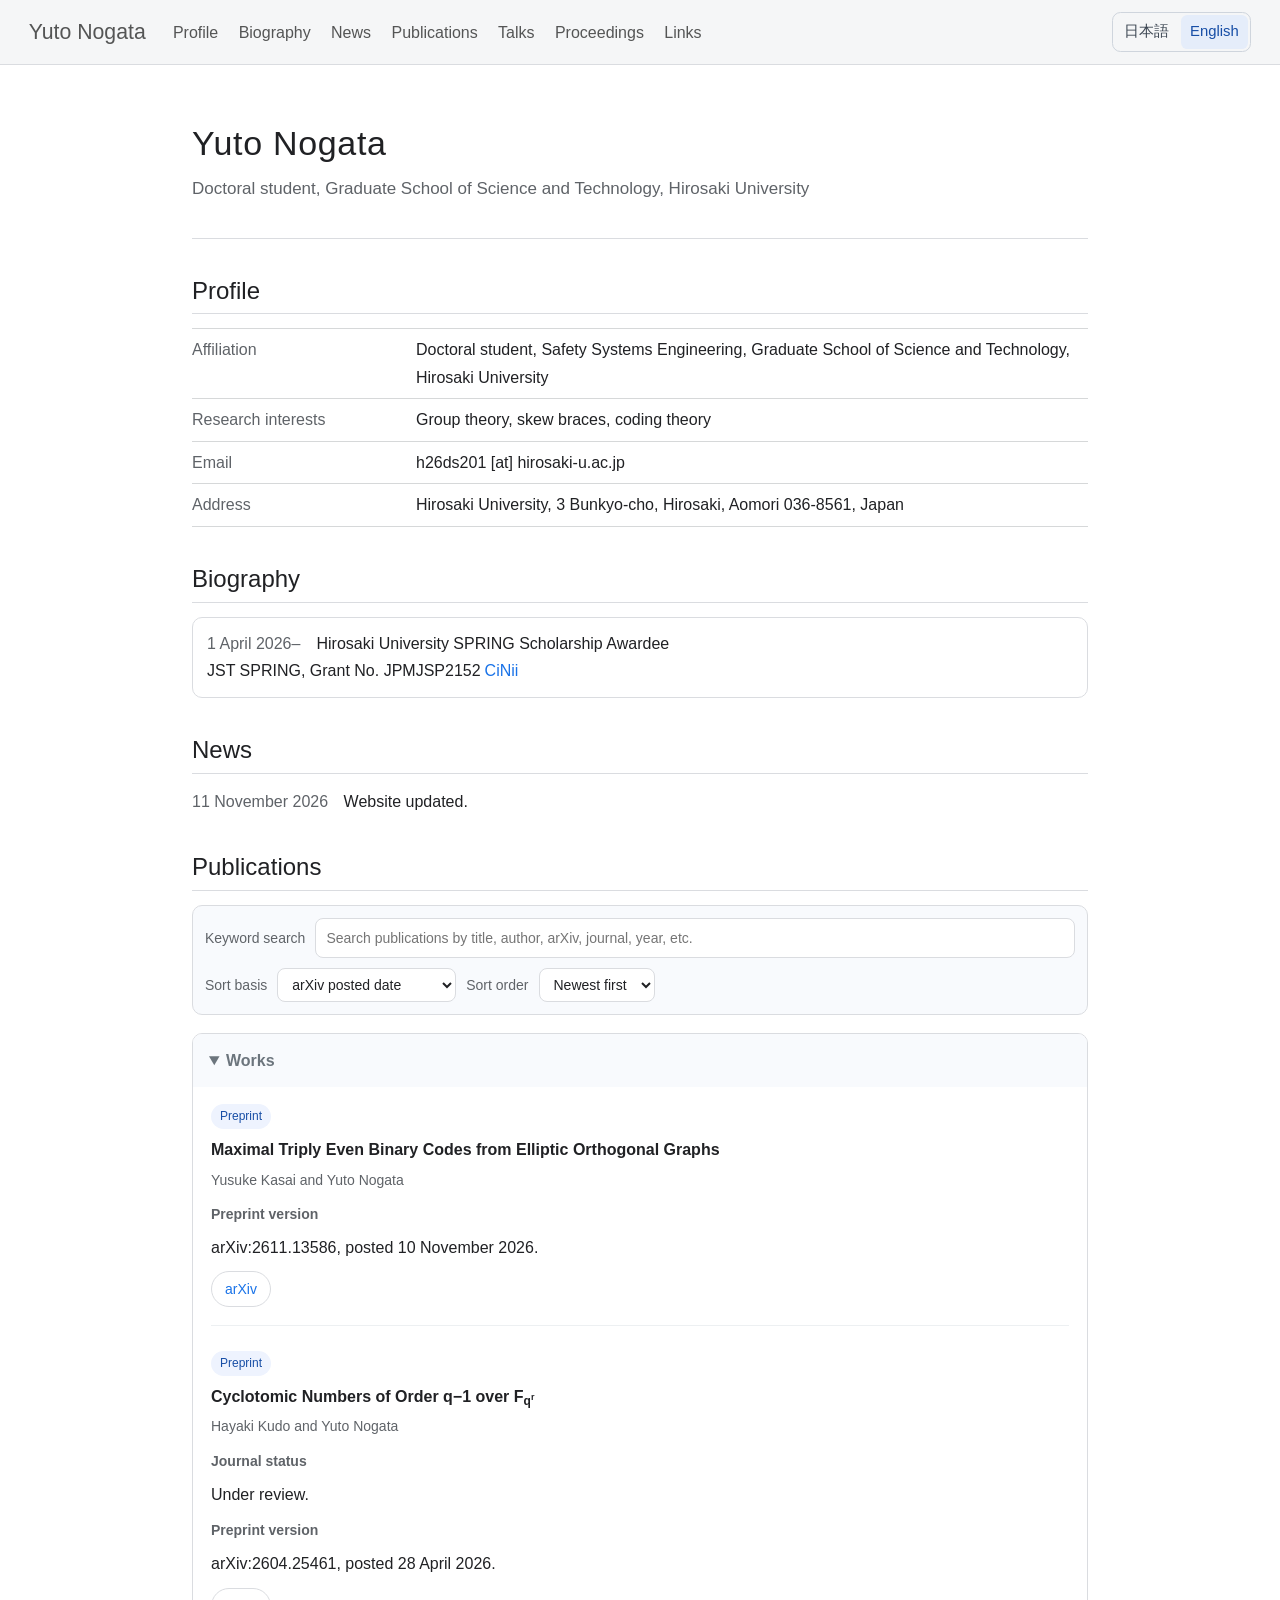
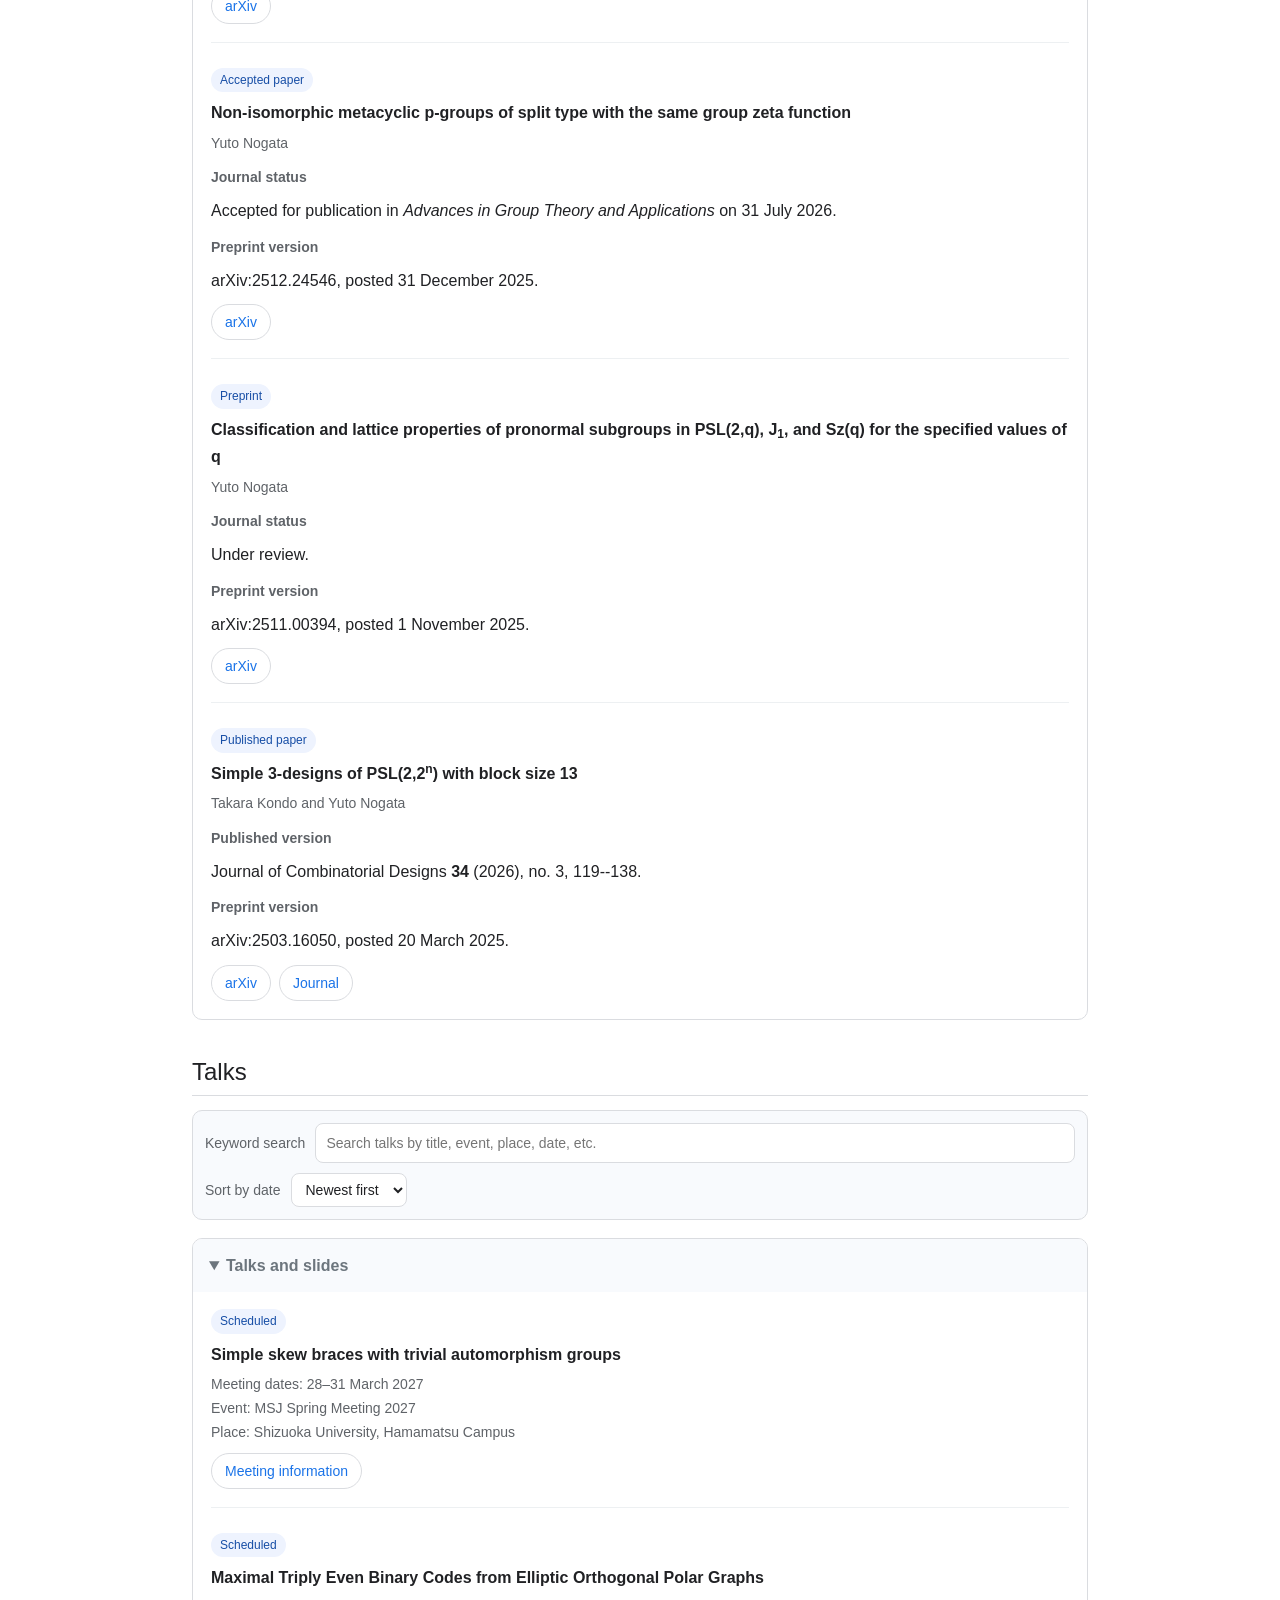
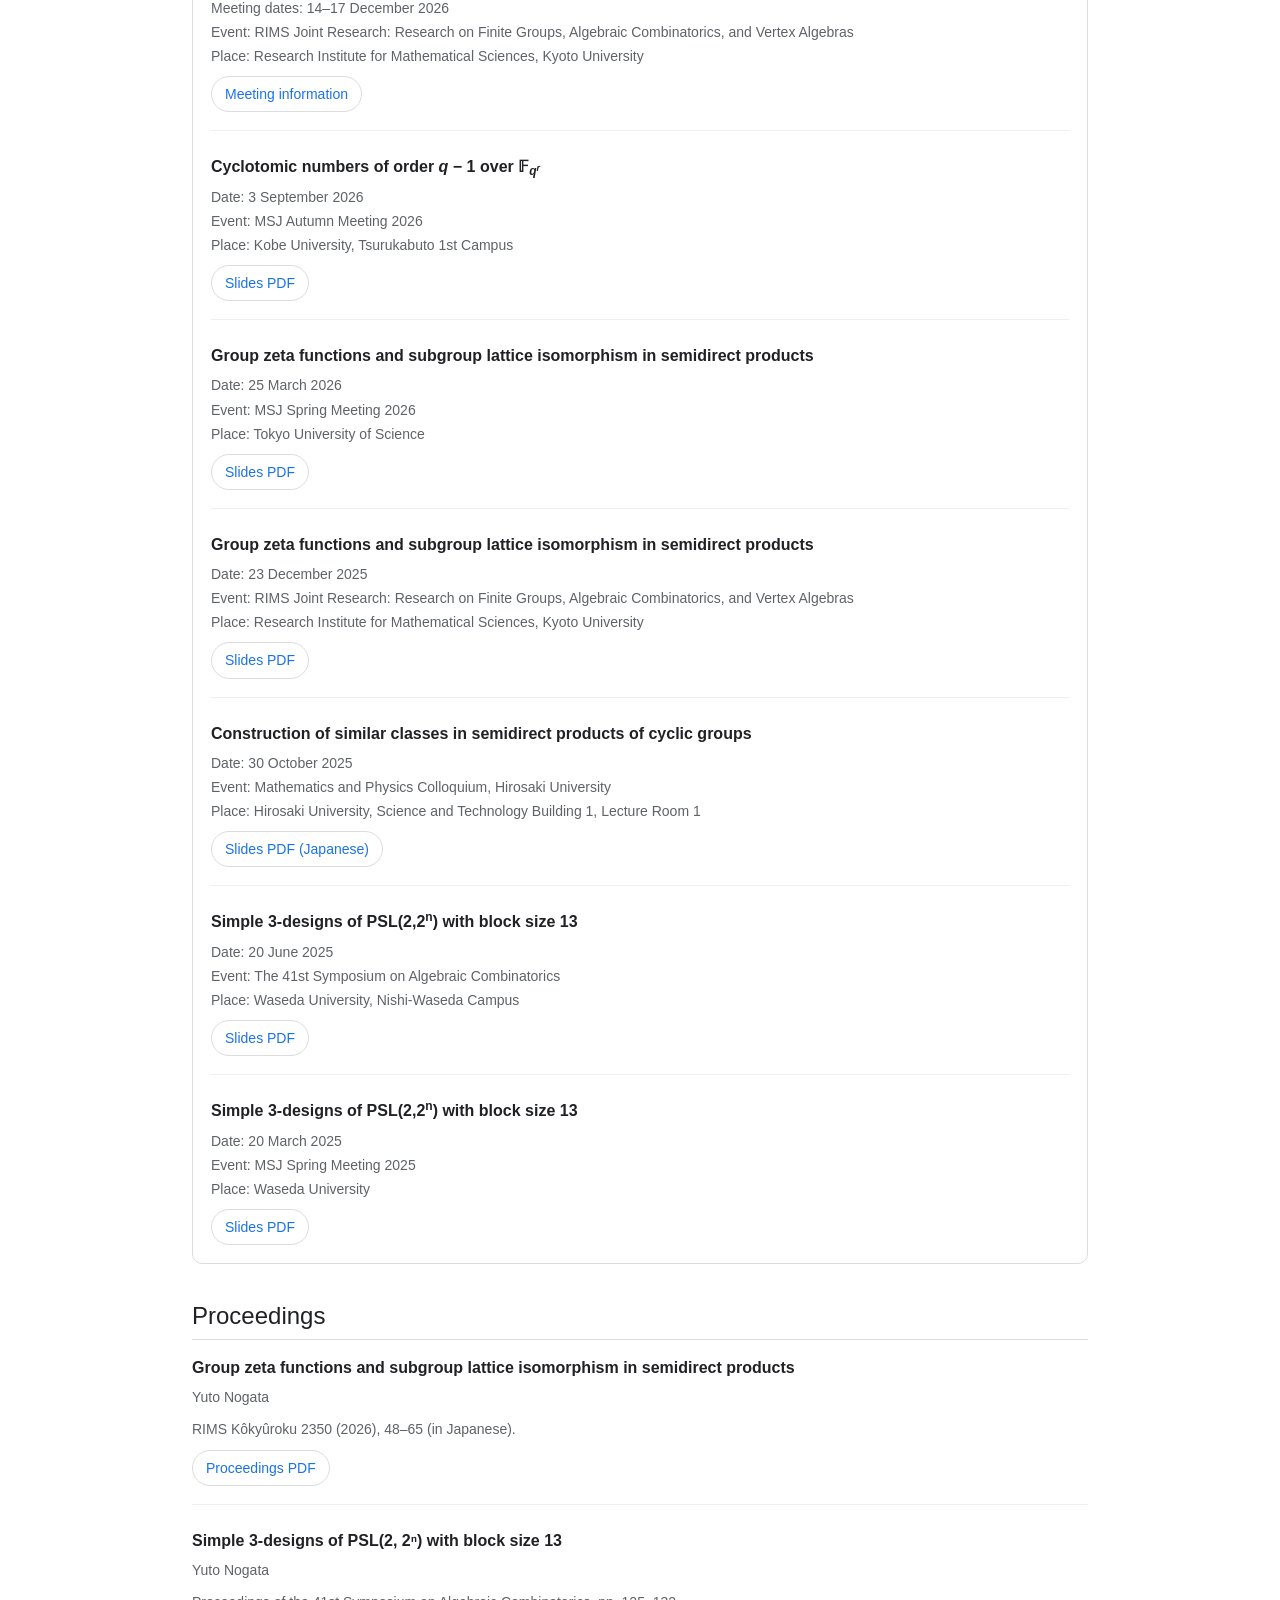
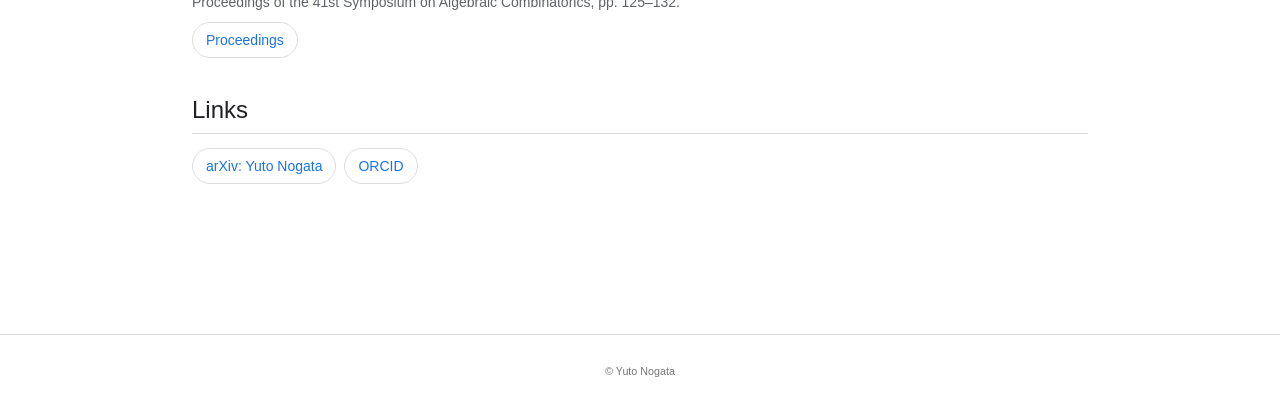
==== docs/en/index.html @ 07cd18f2 "Publish reviewed Japanese and English research pages" ====
<!DOCTYPE html>
<html xmlns="http://www.w3.org/1999/xhtml" lang="en" xml:lang="en"><head>

<meta charset="utf-8">
<meta name="generator" content="quarto-1.9.37">

<meta name="viewport" content="width=device-width, initial-scale=1.0, user-scalable=yes">

<meta name="description" content="Academic website of Yuto Nogata (野方雄斗), doctoral student at Hirosaki University. Research interests, publications, talks, and slides.">

<title>Yuto Nogata</title>
<style>
/* Default styles provided by pandoc.
** See https://pandoc.org/MANUAL.html#variables-for-html for config info.
*/
code{white-space: pre-wrap;}
span.smallcaps{font-variant: small-caps;}
div.columns{display: flex; gap: min(4vw, 1.5em);}
div.column{flex: auto; overflow-x: auto;}
div.hanging-indent{margin-left: 1.5em; text-indent: -1.5em;}
ul.task-list{list-style: none;}
ul.task-list li input[type="checkbox"] {
  width: 0.8em;
  margin: 0 0.8em 0.2em -1em; /* quarto-specific, see https://github.com/quarto-dev/quarto-cli/issues/4556 */
  vertical-align: middle;
}
</style>


<script src="../site_libs/quarto-nav/quarto-nav.js"></script>
<script src="../site_libs/clipboard/clipboard.min.js"></script>
<script src="../site_libs/quarto-html/quarto.js" type="module"></script>
<script src="../site_libs/quarto-html/tabsets/tabsets.js" type="module"></script>
<script src="../site_libs/quarto-html/popper.min.js"></script>
<script src="../site_libs/quarto-html/tippy.umd.min.js"></script>
<link href="../site_libs/quarto-html/tippy.css" rel="stylesheet">
<link href="../site_libs/quarto-html/quarto-syntax-highlighting-7f8f88aac4f3542376d5c11b86a4c14d.css" rel="stylesheet" id="quarto-text-highlighting-styles">
<script src="../site_libs/bootstrap/bootstrap.min.js"></script>
<link href="../site_libs/bootstrap/bootstrap-icons.css" rel="stylesheet">
<link href="../site_libs/bootstrap/bootstrap-ee4b2b1a3a7e1c27f3ba94d827b931d7.min.css" rel="stylesheet" append-hash="true" id="quarto-bootstrap" data-mode="light">
<script id="quarto-search-options" type="application/json">{
  "language": {
    "search-no-results-text": "No results",
    "search-matching-documents-text": "matching documents",
    "search-copy-link-title": "Copy link to search",
    "search-hide-matches-text": "Hide additional matches",
    "search-more-match-text": "more match in this document",
    "search-more-matches-text": "more matches in this document",
    "search-clear-button-title": "Clear",
    "search-text-placeholder": "",
    "search-detached-cancel-button-title": "Cancel",
    "search-submit-button-title": "Submit",
    "search-label": "Search"
  }
}</script>
<meta name="google-site-verification" content="C3BmXn-OMd5Sh2YapqBv0vzLySNkS6L0ohZnAf5njFI">
<link rel="canonical" href="https://yutonogata222.github.io/en/">
<link rel="alternate" hreflang="ja" href="https://yutonogata222.github.io/">
<link rel="alternate" hreflang="en" href="https://yutonogata222.github.io/en/">
<link rel="alternate" hreflang="x-default" href="https://yutonogata222.github.io/">


<link rel="stylesheet" href="../styles.css">
</head>

<body class="nav-fixed quarto-light">

<div id="quarto-search-results"></div>
<!-- content -->
<div id="quarto-content" class="quarto-container page-columns page-rows-contents page-layout-full">
<!-- sidebar -->
<!-- margin-sidebar -->

<!-- main -->
<main class="content column-page" id="quarto-document-content">

<header id="title-block-header" class="quarto-title-block default">
<div class="quarto-title">
<h1 class="title">Yuto Nogata</h1>
</div>

<div>
  <div class="description">
    Academic website of Yuto Nogata (野方雄斗), doctoral student at Hirosaki University. Research interests, publications, talks, and slides.
  </div>
</div>


<div class="quarto-title-meta column-page">




  </div>



</header>


<header id="quarto-header" class="fixed-top">
    <nav class="navbar navbar-expand-lg " data-bs-theme="light">
      <div class="navbar-container container-fluid">
      <div class="navbar-brand-container mx-auto">
    <a class="navbar-brand" href="#home">
    <span>Yuto Nogata</span>
    </a>
  </div>
          <button class="navbar-toggler" type="button" data-bs-toggle="collapse" data-bs-target="#navbarCollapse" aria-controls="navbarCollapse" aria-expanded="false" aria-label="Toggle navigation">
  <span class="navbar-toggler-icon"></span>
</button>
          <div class="collapse navbar-collapse" id="navbarCollapse">
            <ul class="navbar-nav navbar-nav-scroll me-auto"><li class="nav-item"><a href="#profile" class="nav-link">Profile</a></li><li class="nav-item"><a href="#biography" class="nav-link">Biography</a></li><li class="nav-item"><a href="#news" class="nav-link">News</a></li><li class="nav-item"><a href="#publications" class="nav-link">Publications</a></li><li class="nav-item"><a href="#talks" class="nav-link">Talks</a></li><li class="nav-item"><a href="#proceedings" class="nav-link">Proceedings</a></li><li class="nav-item"><a href="#links" class="nav-link">Links</a></li></ul>
          </div> <!-- /navcollapse -->
            <div class="quarto-navbar-tools" id="language-picker" role="group" aria-label="Language">
<a class="no-external" href="../" lang="ja" hreflang="ja">日本語</a><a class="no-external" href="../en/" lang="en" hreflang="en" aria-current="page">English</a></div>
      </div> <!-- /container-fluid -->
    </nav>
</header>
<div class="page">
  <header id="home">
    <h1>Yuto Nogata</h1>
    <p class="subtitle lead">Doctoral student, Graduate School of Science and Technology, Hirosaki University</p>
  </header>

  <section id="profile">
    <h2 class="anchored">Profile</h2>



<table class="profile-table caption-top table">
<colgroup>
<col style="width: 25%">
<col style="width: 75%">
</colgroup>
<tbody>
<tr class="odd">
<th data-quarto-table-cell-role="th" scope="row">Affiliation</th>
<td>Doctoral student, Safety Systems Engineering, Graduate School of Science and Technology, Hirosaki University</td>
</tr>
<tr class="even">
<th data-quarto-table-cell-role="th" scope="row">Research interests</th>
<td>Group theory, skew braces, coding theory</td>
</tr>
<tr class="odd">
<th data-quarto-table-cell-role="th" scope="row">Email</th>
<td>h26ds201 [at] hirosaki-u.ac.jp</td>
</tr>
<tr class="even">
<th data-quarto-table-cell-role="th" scope="row">Address</th>
<td>Hirosaki University, 3 Bunkyo-cho, Hirosaki, Aomori 036-8561, Japan</td>
</tr>
</tbody>
</table>


  </section>

  <section id="biography">
    <h2 class="anchored">Biography</h2>

    <div class="bio-list">
      <div class="bio-item"><span class="bio-date">1 April 2026–</span> Hirosaki University SPRING Scholarship Awardee<br>JST SPRING, Grant No. JPMJSP2152<a class="inline-link" href="https://cir.nii.ac.jp/crid/1860587273567001985" target="_blank" rel="noopener">CiNii</a>
      </div>
    </div>
  </section>

  <section id="news">
    <h2 class="anchored">News</h2>
    <ul class="news-list"><li><time datetime="2026-11-11" class="date">11 November 2026</time> Website updated.</li></ul>
  </section>

  <section id="publications">
    <h2 class="anchored">Publications</h2>

    <div class="controls">
      <div class="control-row">
        <div class="control-group search-group">
          <label for="pub-search">Keyword search</label>
          <input id="pub-search" type="search" placeholder="Search publications by title, author, arXiv, journal, year, etc.">
        </div>
      </div>

      <div class="control-row">
        <div class="control-group">
          <label for="pub-basis">Sort basis</label>
          <select id="pub-basis">
            <option value="arxiv" selected="">arXiv posted date</option>
            <option value="paper">Published version first</option>
          </select>
        </div>

        <div class="control-group">
          <label for="pub-sort">Sort order</label>
          <select id="pub-sort">
            <option value="desc" selected="">Newest first</option>
            <option value="asc">Oldest first</option>
          </select>
        </div>
      </div>
    </div>

    <details open="">
      <summary>Works</summary>
      <div class="details-body">
        <div id="publication-list">

          <div class="entry publication-entry" id="o6-paper" data-arxiv-date="2026-11-10" data-paper-date="" data-paper-status="preprint"><div class="entry-label">Preprint</div><div class="entry-title">Maximal Triply Even Binary Codes from Elliptic Orthogonal Graphs</div><div class="entry-meta">Yusuke Kasai and Yuto Nogata</div><div class="version-block"><div class="version-title">Preprint version</div><p>arXiv:2611.13586, posted 10 November 2026.</p></div><div class="links"><a href="https://arxiv.org/abs/2611.13586" target="_blank" rel="noopener" class="button">arXiv</a></div></div><div class="entry publication-entry" data-arxiv-date="2026-04-28" data-paper-date="" data-paper-status="under-review">
            <div class="entry-label">Preprint</div>
            <div class="entry-title">
              Cyclotomic Numbers of Order q−1 over F<sub>q<sup>r</sup></sub>
            </div>
            <div class="entry-meta">Hayaki Kudo and Yuto Nogata</div>

            <div class="version-block">
              <div class="version-title">Journal status</div>
              <p>Under review.</p>
            </div>

            <div class="version-block">
              <div class="version-title">Preprint version</div>
              <p>arXiv:2604.25461, posted 28 April 2026.</p>
            </div>

            <div class="links">
              <a class="button" href="https://arxiv.org/abs/2604.25461" target="_blank" rel="noopener">arXiv</a>
            </div>
          </div>

          <div class="entry publication-entry" data-arxiv-date="2025-12-31" data-paper-date="" data-paper-status="accepted">
            <div class="entry-label">Accepted paper</div>
            <div class="entry-title">
              Non-isomorphic metacyclic p-groups of split type with the same group zeta function
            </div>

            <div class="entry-meta">Yuto Nogata</div><div class="version-block">
              <div class="version-title">Journal status</div>
              <p>Accepted for publication in <em>Advances in Group Theory and Applications</em> on <time datetime="2026-07-31">31 July 2026</time>.</p>
            </div>

            <div class="version-block">
              <div class="version-title">Preprint version</div>
              <p>arXiv:2512.24546, posted 31 December 2025.</p>
            </div>

            <div class="links">
              <a class="button" href="https://arxiv.org/abs/2512.24546" target="_blank" rel="noopener">arXiv</a>
            </div>
          </div>

          <div class="entry publication-entry" data-arxiv-date="2025-11-01" data-paper-date="" data-paper-status="under-review">
            <div class="entry-label">Preprint</div>
            <div class="entry-title">
              Classification and lattice properties of pronormal subgroups in PSL(2,q), J<sub>1</sub>, and Sz(q) for the specified values of q
            </div>

            <div class="entry-meta">Yuto Nogata</div><div class="version-block">
              <div class="version-title">Journal status</div>
              <p>Under review.</p>
            </div>

            <div class="version-block">
              <div class="version-title">Preprint version</div>
              <p>arXiv:2511.00394, posted 1 November 2025.</p>
            </div>

            <div class="links">
              <a class="button" href="https://arxiv.org/abs/2511.00394" target="_blank" rel="noopener">arXiv</a>
            </div>
          </div>

          <div class="entry publication-entry" data-arxiv-date="2025-03-20" data-paper-date="2026-03-01" data-paper-status="published">
            <div class="entry-label">Published paper</div>
            <div class="entry-title">
              Simple 3-designs of PSL(2,2<sup>n</sup>) with block size 13
            </div>
            <div class="entry-meta">Takara Kondo and Yuto Nogata</div>

            <div class="version-block">
              <div class="version-title">Published version</div>
              <p>
                Journal of Combinatorial Designs <strong>34</strong> (2026), no. 3, 119--138.
              </p>
            </div>

            <div class="version-block">
              <div class="version-title">Preprint version</div>
              <p>arXiv:2503.16050, posted 20 March 2025.</p>
            </div>

            <div class="links">
              <a class="button" href="https://arxiv.org/abs/2503.16050" target="_blank" rel="noopener">arXiv</a>
              <a class="button" href="https://doi.org/10.1002/jcd.22015" target="_blank" rel="noopener">Journal</a>
            </div>
          </div>

        </div>

        <div id="pub-no-results" class="no-results">
          No matching publications were found.
        </div>
      </div>
    </details>
  </section>

  <section id="talks">
    <h2 class="anchored">Talks</h2>

    <div class="controls">
      <div class="control-row">
        <div class="control-group search-group">
          <label for="talk-search">Keyword search</label>
          <input id="talk-search" type="search" placeholder="Search talks by title, event, place, date, etc.">
        </div>
      </div>

      <div class="control-row">
        <div class="control-group">
          <label for="talk-sort">Sort by date</label>
          <select id="talk-sort">
            <option value="desc" selected="">Newest first</option>
            <option value="asc">Oldest first</option>
          </select>
        </div>
      </div>
    </div>

    <details open="">
      <summary>Talks and slides</summary>
      <div class="details-body">
        <div id="talk-list">

          <div class="entry talk-entry" data-date="2027-03-28"><div class="entry-label">Scheduled</div><div class="entry-title">Simple skew braces with trivial automorphism groups</div><div class="entry-meta">Meeting dates: 28–31 March 2027<br>Event: MSJ Spring Meeting 2027<br>Place: Shizuoka University, Hamamatsu Campus</div><div class="links"><a href="https://www.mathsoc.jp/activity/meeting/shizuoka27mar/index.html" target="_blank" rel="noopener" class="button">Meeting information</a></div></div><div class="entry talk-entry" data-date="2026-12-14"><div class="entry-label">Scheduled</div><div class="entry-title">Maximal Triply Even Binary Codes from Elliptic Orthogonal Polar Graphs</div><div class="entry-meta">Meeting dates: 14–17 December 2026<br>Event: RIMS Joint Research: Research on Finite Groups, Algebraic Combinatorics, and Vertex Algebras<br>Place: Research Institute for Mathematical Sciences, Kyoto University</div><div class="links"><a href="https://www.kurims.kyoto-u.ac.jp/kyoten/ja/workshop.html" target="_blank" rel="noopener" class="button">Meeting information</a></div></div><div class="entry talk-entry" data-date="2026-09-03"><div class="entry-title">Cyclotomic numbers of order <i>q</i> − 1 over 𝔽<sub><i>q</i><sup><i>r</i></sup></sub></div><div class="entry-meta">Date: 3 September 2026<br>Event: MSJ Autumn Meeting 2026<br>Place: Kobe University, Tsurukabuto 1st Campus</div><div class="links"><a href="https://drive.google.com/file/d/1iN84jB4-rhB31BQen5snLmo7M0BOTEcU/view?usp=sharing" target="_blank" rel="noopener" class="button">Slides PDF</a></div></div><div class="entry talk-entry" data-date="2026-03-25">
            <div class="entry-title">
              Group zeta functions and subgroup lattice isomorphism in semidirect products
            </div>
            <div class="entry-meta">Date: 25 March 2026<br>Event: MSJ Spring Meeting 2026<br>Place: Tokyo University of Science</div>
            <div class="links">
              <a class="button" href="https://drive.google.com/file/d/1ZlWr0A1enyCSnzU7_Emn1y8-ma90mIKY/view?usp=drive_link" target="_blank" rel="noopener">Slides PDF</a>
            </div>
          </div>

          <div class="entry talk-entry" data-date="2025-12-23">
            <div class="entry-title">
              Group zeta functions and subgroup lattice isomorphism in semidirect products
            </div>
            <div class="entry-meta">Date: 23 December 2025<br>Event: RIMS Joint Research: Research on Finite Groups, Algebraic Combinatorics, and Vertex Algebras<br>Place: Research Institute for Mathematical Sciences, Kyoto University</div>
            <div class="links">
              <a class="button" href="https://drive.google.com/file/d/14IVfqZM0mNBAOg7VyYWavzATDgMq6eli/view?usp=drive_link" target="_blank" rel="noopener">Slides PDF</a>
            </div>
          </div>

          <div class="entry talk-entry" data-date="2025-10-30">
            <div class="entry-title">Construction of similar classes in semidirect products of cyclic groups</div>
            <div class="entry-meta">Date: 30 October 2025<br>Event: Mathematics and Physics Colloquium, Hirosaki University<br>Place: Hirosaki University, Science and Technology Building 1, Lecture Room 1</div>
            <div class="links">
              <a class="button" href="https://drive.google.com/file/d/1Xw5sbDbltA3CZ4gvMrwbLBZQH583n-cx/view?usp=drive_link" target="_blank" rel="noopener">Slides PDF (Japanese)</a>
            </div>
          </div>

          <div class="entry talk-entry" data-date="2025-06-20">
            <div class="entry-title">
              Simple 3-designs of PSL(2,2<sup>n</sup>) with block size 13
            </div>
            <div class="entry-meta">Date: 20 June 2025<br>Event: The 41st Symposium on Algebraic Combinatorics<br>Place: Waseda University, Nishi-Waseda Campus</div>
            <div class="links">
              <a class="button" href="https://drive.google.com/file/d/11lLP874fAahGFan-s_jCopatMmtgzzlU/view?usp=drive_link" target="_blank" rel="noopener">Slides PDF</a>
            </div>
          </div>

          <div class="entry talk-entry" data-date="2025-03-20">
            <div class="entry-title">
              Simple 3-designs of PSL(2,2<sup>n</sup>) with block size 13
            </div>
            <div class="entry-meta">Date: 20 March 2025<br>Event: MSJ Spring Meeting 2025<br>Place: Waseda University</div>
            <div class="links">
              <a class="button" href="https://drive.google.com/file/d/1XzrUSHfBVubRJwOsd39JR3pTLGxRkjbM/view?usp=drive_link" target="_blank" rel="noopener">Slides PDF</a>
            </div>
          </div>

        </div>

        <div id="talk-no-results" class="no-results">
          No matching talks were found.
        </div>
      </div>
    </details>
  </section>

  <section id="proceedings"><h2>Proceedings</h2><div class="entry"><div class="entry-title">Group zeta functions and subgroup lattice isomorphism in semidirect products</div><div class="entry-meta">Yuto Nogata</div><div class="entry-meta">RIMS Kôkyûroku 2350 (2026), 48–65 (in Japanese).</div><div class="links"><a href="https://www.kurims.kyoto-u.ac.jp/~kyodo/kokyuroku/contents/pdf/2350-05.pdf" target="_blank" rel="noopener" class="button">Proceedings PDF</a></div></div><div class="entry"><div class="entry-title">Simple 3-designs of PSL(2, 2ⁿ) with block size 13</div><div class="entry-meta">Yuto Nogata</div><div class="entry-meta">Proceedings of the 41st Symposium on Algebraic Combinatorics, pp. 125–132.</div><div class="links"><a href="https://hnozaki.jimdofree.com/proceedings-symp-alg-comb/no-41/" target="_blank" rel="noopener" class="button">Proceedings</a></div></div></section><section id="links">
    <h2 class="anchored">Links</h2>
    <div class="links">
      <a class="button" href="https://arxiv.org/search/?query=Yuto+Nogata&amp;searchtype=author&amp;abstracts=show&amp;order=-announced_date_first&amp;size=50" target="_blank" rel="noopener">arXiv: Yuto Nogata</a>
      <a class="button" href="https://orcid.org/0009-0004-3781-7839" target="_blank" rel="noopener">ORCID</a>
    </div>
  </section>


</div>
<script src="../site.js"></script>



</main> <!-- /main -->
<script id="quarto-html-after-body" type="application/javascript">
  window.document.addEventListener("DOMContentLoaded", function (event) {
    const isCodeAnnotation = (el) => {
      for (const clz of el.classList) {
        if (clz.startsWith('code-annotation-')) {
          return true;
        }
      }
      return false;
    }
    const onCopySuccess = function(e) {
      // button target
      const button = e.trigger;
      // don't keep focus
      button.blur();
      // flash "checked"
      button.classList.add('code-copy-button-checked');
      var currentTitle = button.getAttribute("title");
      button.setAttribute("title", "Copied!");
      let tooltip;
      if (window.bootstrap) {
        button.setAttribute("data-bs-toggle", "tooltip");
        button.setAttribute("data-bs-placement", "left");
        button.setAttribute("data-bs-title", "Copied!");
        tooltip = new bootstrap.Tooltip(button,
          { trigger: "manual",
            customClass: "code-copy-button-tooltip",
            offset: [0, -8]});
        tooltip.show();
      }
      setTimeout(function() {
        if (tooltip) {
          tooltip.hide();
          button.removeAttribute("data-bs-title");
          button.removeAttribute("data-bs-toggle");
          button.removeAttribute("data-bs-placement");
        }
        button.setAttribute("title", currentTitle);
        button.classList.remove('code-copy-button-checked');
      }, 1000);
      // clear code selection
      e.clearSelection();
    }
    const getTextToCopy = function(trigger) {
      const outerScaffold = trigger.parentElement.cloneNode(true);
      const codeEl = outerScaffold.querySelector('code');
      for (const childEl of codeEl.children) {
        if (isCodeAnnotation(childEl)) {
          childEl.remove();
        }
      }
      return codeEl.innerText;
    }
    const clipboard = new window.ClipboardJS('.code-copy-button:not([data-in-quarto-modal])', {
      text: getTextToCopy
    });
    clipboard.on('success', onCopySuccess);
    if (window.document.getElementById('quarto-embedded-source-code-modal')) {
      const clipboardModal = new window.ClipboardJS('.code-copy-button[data-in-quarto-modal]', {
        text: getTextToCopy,
        container: window.document.getElementById('quarto-embedded-source-code-modal')
      });
      clipboardModal.on('success', onCopySuccess);
    }
      var localhostRegex = new RegExp(/^(?:http|https):\/\/localhost\:?[0-9]*\//);
      var mailtoRegex = new RegExp(/^mailto:/);
        var filterRegex = new RegExp("https:\/\/yutonogata222\.github\.io");
      var isInternal = (href) => {
          return filterRegex.test(href) || localhostRegex.test(href) || mailtoRegex.test(href);
      }
      // Inspect non-navigation links and adorn them if external
     var links = window.document.querySelectorAll('a[href]:not(.nav-link):not(.navbar-brand):not(.toc-action):not(.sidebar-link):not(.sidebar-item-toggle):not(.pagination-link):not(.no-external):not([aria-hidden]):not(.dropdown-item):not(.quarto-navigation-tool):not(.about-link)');
      for (var i=0; i<links.length; i++) {
        const link = links[i];
        if (!isInternal(link.href)) {
          // undo the damage that might have been done by quarto-nav.js in the case of
          // links that we want to consider external
          if (link.dataset.originalHref !== undefined) {
            link.href = link.dataset.originalHref;
          }
            // target, if specified
            link.setAttribute("target", "_blank");
            if (link.getAttribute("rel") === null) {
              link.setAttribute("rel", "noopener");
            }
        }
      }
    function tippyHover(el, contentFn, onTriggerFn, onUntriggerFn) {
      const config = {
        allowHTML: true,
        maxWidth: 500,
        delay: 100,
        arrow: false,
        appendTo: function(el) {
            return el.parentElement;
        },
        interactive: true,
        interactiveBorder: 10,
        theme: 'quarto',
        placement: 'bottom-start',
      };
      if (contentFn) {
        config.content = contentFn;
      }
      if (onTriggerFn) {
        config.onTrigger = onTriggerFn;
      }
      if (onUntriggerFn) {
        config.onUntrigger = onUntriggerFn;
      }
      window.tippy(el, config);
    }
    const noterefs = window.document.querySelectorAll('a[role="doc-noteref"]');
    for (var i=0; i<noterefs.length; i++) {
      const ref = noterefs[i];
      tippyHover(ref, function() {
        // use id or data attribute instead here
        let href = ref.getAttribute('data-footnote-href') || ref.getAttribute('href');
        try { href = new URL(href).hash; } catch {}
        const id = href.replace(/^#\/?/, "");
        const note = window.document.getElementById(id);
        if (note) {
          return note.innerHTML;
        } else {
          return "";
        }
      });
    }
    const xrefs = window.document.querySelectorAll('a.quarto-xref');
    const processXRef = (id, note) => {
      // Strip column container classes
      const stripColumnClz = (el) => {
        el.classList.remove("page-full", "page-columns");
        if (el.children) {
          for (const child of el.children) {
            stripColumnClz(child);
          }
        }
      }
      stripColumnClz(note)
      if (id === null || id.startsWith('sec-')) {
        // Special case sections, only their first couple elements
        const container = document.createElement("div");
        if (note.children && note.children.length > 2) {
          container.appendChild(note.children[0].cloneNode(true));
          for (let i = 1; i < note.children.length; i++) {
            const child = note.children[i];
            if (child.tagName === "P" && child.innerText === "") {
              continue;
            } else {
              container.appendChild(child.cloneNode(true));
              break;
            }
          }
          if (window.Quarto?.typesetMath) {
            window.Quarto.typesetMath(container);
          }
          return container.innerHTML
        } else {
          if (window.Quarto?.typesetMath) {
            window.Quarto.typesetMath(note);
          }
          return note.innerHTML;
        }
      } else {
        // Remove any anchor links if they are present
        const anchorLink = note.querySelector('a.anchorjs-link');
        if (anchorLink) {
          anchorLink.remove();
        }
        if (window.Quarto?.typesetMath) {
          window.Quarto.typesetMath(note);
        }
        if (note.classList.contains("callout")) {
          return note.outerHTML;
        } else {
          return note.innerHTML;
        }
      }
    }
    for (var i=0; i<xrefs.length; i++) {
      const xref = xrefs[i];
      tippyHover(xref, undefined, function(instance) {
        instance.disable();
        let url = xref.getAttribute('href');
        let hash = undefined;
        if (url.startsWith('#')) {
          hash = url;
        } else {
          try { hash = new URL(url).hash; } catch {}
        }
        if (hash) {
          const id = hash.replace(/^#\/?/, "");
          const note = window.document.getElementById(id);
          if (note !== null) {
            try {
              const html = processXRef(id, note.cloneNode(true));
              instance.setContent(html);
            } finally {
              instance.enable();
              instance.show();
            }
          } else {
            // See if we can fetch this
            fetch(url.split('#')[0])
            .then(res => res.text())
            .then(html => {
              const parser = new DOMParser();
              const htmlDoc = parser.parseFromString(html, "text/html");
              const note = htmlDoc.getElementById(id);
              if (note !== null) {
                const html = processXRef(id, note);
                instance.setContent(html);
              }
            }).finally(() => {
              instance.enable();
              instance.show();
            });
          }
        } else {
          // See if we can fetch a full url (with no hash to target)
          // This is a special case and we should probably do some content thinning / targeting
          fetch(url)
          .then(res => res.text())
          .then(html => {
            const parser = new DOMParser();
            const htmlDoc = parser.parseFromString(html, "text/html");
            const note = htmlDoc.querySelector('main.content');
            if (note !== null) {
              // This should only happen for chapter cross references
              // (since there is no id in the URL)
              // remove the first header
              if (note.children.length > 0 && note.children[0].tagName === "HEADER") {
                note.children[0].remove();
              }
              const html = processXRef(null, note);
              instance.setContent(html);
            }
          }).finally(() => {
            instance.enable();
            instance.show();
          });
        }
      }, function(instance) {
      });
    }
        let selectedAnnoteEl;
        const selectorForAnnotation = ( cell, annotation) => {
          let cellAttr = 'data-code-cell="' + cell + '"';
          let lineAttr = 'data-code-annotation="' +  annotation + '"';
          const selector = 'span[' + cellAttr + '][' + lineAttr + ']';
          return selector;
        }
        const selectCodeLines = (annoteEl) => {
          const doc = window.document;
          const targetCell = annoteEl.getAttribute("data-target-cell");
          const targetAnnotation = annoteEl.getAttribute("data-target-annotation");
          const annoteSpan = window.document.querySelector(selectorForAnnotation(targetCell, targetAnnotation));
          const lines = annoteSpan.getAttribute("data-code-lines").split(",");
          const lineIds = lines.map((line) => {
            return targetCell + "-" + line;
          })
          let top = null;
          let height = null;
          let parent = null;
          if (lineIds.length > 0) {
              //compute the position of the single el (top and bottom and make a div)
              const el = window.document.getElementById(lineIds[0]);
              top = el.offsetTop;
              height = el.offsetHeight;
              parent = el.parentElement.parentElement;
            if (lineIds.length > 1) {
              const lastEl = window.document.getElementById(lineIds[lineIds.length - 1]);
              const bottom = lastEl.offsetTop + lastEl.offsetHeight;
              height = bottom - top;
            }
            if (top !== null && height !== null && parent !== null) {
              // cook up a div (if necessary) and position it
              let div = window.document.getElementById("code-annotation-line-highlight");
              if (div === null) {
                div = window.document.createElement("div");
                div.setAttribute("id", "code-annotation-line-highlight");
                div.style.position = 'absolute';
                parent.appendChild(div);
              }
              div.style.top = top - 2 + "px";
              div.style.height = height + 4 + "px";
              div.style.left = 0;
              let gutterDiv = window.document.getElementById("code-annotation-line-highlight-gutter");
              if (gutterDiv === null) {
                gutterDiv = window.document.createElement("div");
                gutterDiv.setAttribute("id", "code-annotation-line-highlight-gutter");
                gutterDiv.style.position = 'absolute';
                const codeCell = window.document.getElementById(targetCell);
                const gutter = codeCell.querySelector('.code-annotation-gutter');
                gutter.appendChild(gutterDiv);
              }
              gutterDiv.style.top = top - 2 + "px";
              gutterDiv.style.height = height + 4 + "px";
            }
            selectedAnnoteEl = annoteEl;
          }
        };
        const unselectCodeLines = () => {
          const elementsIds = ["code-annotation-line-highlight", "code-annotation-line-highlight-gutter"];
          elementsIds.forEach((elId) => {
            const div = window.document.getElementById(elId);
            if (div) {
              div.remove();
            }
          });
          selectedAnnoteEl = undefined;
        };
          // Handle positioning of the toggle
      window.addEventListener(
        "resize",
        throttle(() => {
          elRect = undefined;
          if (selectedAnnoteEl) {
            selectCodeLines(selectedAnnoteEl);
          }
        }, 10)
      );
      function throttle(fn, ms) {
      let throttle = false;
      let timer;
        return (...args) => {
          if(!throttle) { // first call gets through
              fn.apply(this, args);
              throttle = true;
          } else { // all the others get throttled
              if(timer) clearTimeout(timer); // cancel #2
              timer = setTimeout(() => {
                fn.apply(this, args);
                timer = throttle = false;
              }, ms);
          }
        };
      }
        // Attach click handler to the DT
        const annoteDls = window.document.querySelectorAll('dt[data-target-cell]');
        for (const annoteDlNode of annoteDls) {
          annoteDlNode.addEventListener('click', (event) => {
            const clickedEl = event.target;
            if (clickedEl !== selectedAnnoteEl) {
              unselectCodeLines();
              const activeEl = window.document.querySelector('dt[data-target-cell].code-annotation-active');
              if (activeEl) {
                activeEl.classList.remove('code-annotation-active');
              }
              selectCodeLines(clickedEl);
              clickedEl.classList.add('code-annotation-active');
            } else {
              // Unselect the line
              unselectCodeLines();
              clickedEl.classList.remove('code-annotation-active');
            }
          });
        }
    const findCites = (el) => {
      const parentEl = el.parentElement;
      if (parentEl) {
        const cites = parentEl.dataset.cites;
        if (cites) {
          return {
            el,
            cites: cites.split(' ')
          };
        } else {
          return findCites(el.parentElement)
        }
      } else {
        return undefined;
      }
    };
    var bibliorefs = window.document.querySelectorAll('a[role="doc-biblioref"]');
    for (var i=0; i<bibliorefs.length; i++) {
      const ref = bibliorefs[i];
      const citeInfo = findCites(ref);
      if (citeInfo) {
        tippyHover(citeInfo.el, function() {
          var popup = window.document.createElement('div');
          citeInfo.cites.forEach(function(cite) {
            var citeDiv = window.document.createElement('div');
            citeDiv.classList.add('hanging-indent');
            citeDiv.classList.add('csl-entry');
            var biblioDiv = window.document.getElementById('ref-' + cite);
            if (biblioDiv) {
              citeDiv.innerHTML = biblioDiv.innerHTML;
            }
            popup.appendChild(citeDiv);
          });
          return popup.innerHTML;
        });
      }
    }
  });
  </script>
</div> <!-- /content -->
<footer class="footer">
  <div class="nav-footer">
    <div class="nav-footer-left">
      &nbsp;
    </div>
    <div class="nav-footer-center">
<p>© Yuto Nogata</p>
</div>
    <div class="nav-footer-right">
      &nbsp;
    </div>
  </div>
</footer>




</body></html>
---- docs/site_libs/quarto-html/tippy.css ----
.tippy-box[data-animation=fade][data-state=hidden]{opacity:0}[data-tippy-root]{max-width:calc(100vw - 10px)}.tippy-box{position:relative;background-color:#333;color:#fff;border-radius:4px;font-size:14px;line-height:1.4;white-space:normal;outline:0;transition-property:transform,visibility,opacity}.tippy-box[data-placement^=top]>.tippy-arrow{bottom:0}.tippy-box[data-placement^=top]>.tippy-arrow:before{bottom:-7px;left:0;border-width:8px 8px 0;border-top-color:initial;transform-origin:center top}.tippy-box[data-placement^=bottom]>.tippy-arrow{top:0}.tippy-box[data-placement^=bottom]>.tippy-arrow:before{top:-7px;left:0;border-width:0 8px 8px;border-bottom-color:initial;transform-origin:center bottom}.tippy-box[data-placement^=left]>.tippy-arrow{right:0}.tippy-box[data-placement^=left]>.tippy-arrow:before{border-width:8px 0 8px 8px;border-left-color:initial;right:-7px;transform-origin:center left}.tippy-box[data-placement^=right]>.tippy-arrow{left:0}.tippy-box[data-placement^=right]>.tippy-arrow:before{left:-7px;border-width:8px 8px 8px 0;border-right-color:initial;transform-origin:center right}.tippy-box[data-inertia][data-state=visible]{transition-timing-function:cubic-bezier(.54,1.5,.38,1.11)}.tippy-arrow{width:16px;height:16px;color:#333}.tippy-arrow:before{content:"";position:absolute;border-color:transparent;border-style:solid}.tippy-content{position:relative;padding:5px 9px;z-index:1}
---- docs/site_libs/quarto-html/quarto-syntax-highlighting-7f8f88aac4f3542376d5c11b86a4c14d.css ----
/* quarto syntax highlight colors */
:root {
  --quarto-hl-ot-color: #003B4F;
  --quarto-hl-at-color: #657422;
  --quarto-hl-ss-color: #20794D;
  --quarto-hl-an-color: #5E5E5E;
  --quarto-hl-fu-color: #4758AB;
  --quarto-hl-st-color: #20794D;
  --quarto-hl-cf-color: #003B4F;
  --quarto-hl-op-color: #5E5E5E;
  --quarto-hl-er-color: #AD0000;
  --quarto-hl-bn-color: #AD0000;
  --quarto-hl-al-color: #AD0000;
  --quarto-hl-va-color: #111111;
  --quarto-hl-bu-color: inherit;
  --quarto-hl-ex-color: inherit;
  --quarto-hl-pp-color: #AD0000;
  --quarto-hl-in-color: #5E5E5E;
  --quarto-hl-vs-color: #20794D;
  --quarto-hl-wa-color: #5E5E5E;
  --quarto-hl-do-color: #5E5E5E;
  --quarto-hl-im-color: #00769E;
  --quarto-hl-ch-color: #20794D;
  --quarto-hl-dt-color: #AD0000;
  --quarto-hl-fl-color: #AD0000;
  --quarto-hl-co-color: #5E5E5E;
  --quarto-hl-cv-color: #5E5E5E;
  --quarto-hl-cn-color: #8f5902;
  --quarto-hl-sc-color: #5E5E5E;
  --quarto-hl-dv-color: #AD0000;
  --quarto-hl-kw-color: #003B4F;
}

/* other quarto variables */
:root {
  --quarto-font-monospace: SFMono-Regular, Menlo, Monaco, Consolas, "Liberation Mono", "Courier New", monospace;
}

/* syntax highlight based on Pandoc's rules */
pre > code.sourceCode > span {
  color: #003B4F;
}

code.sourceCode > span {
  color: #003B4F;
}

div.sourceCode,
div.sourceCode pre.sourceCode {
  color: #003B4F;
}

/* Normal */
code span {
  color: #003B4F;
}

/* Alert */
code span.al {
  color: #AD0000;
  font-style: inherit;
}

/* Annotation */
code span.an {
  color: #5E5E5E;
  font-style: inherit;
}

/* Attribute */
code span.at {
  color: #657422;
  font-style: inherit;
}

/* BaseN */
code span.bn {
  color: #AD0000;
  font-style: inherit;
}

/* BuiltIn */
code span.bu {
  font-style: inherit;
}

/* ControlFlow */
code span.cf {
  color: #003B4F;
  font-weight: bold;
  font-style: inherit;
}

/* Char */
code span.ch {
  color: #20794D;
  font-style: inherit;
}

/* Constant */
code span.cn {
  color: #8f5902;
  font-style: inherit;
}

/* Comment */
code span.co {
  color: #5E5E5E;
  font-style: inherit;
}

/* CommentVar */
code span.cv {
  color: #5E5E5E;
  font-style: italic;
}

/* Documentation */
code span.do {
  color: #5E5E5E;
  font-style: italic;
}

/* DataType */
code span.dt {
  color: #AD0000;
  font-style: inherit;
}

/* DecVal */
code span.dv {
  color: #AD0000;
  font-style: inherit;
}

/* Error */
code span.er {
  color: #AD0000;
  font-style: inherit;
}

/* Extension */
code span.ex {
  font-style: inherit;
}

/* Float */
code span.fl {
  color: #AD0000;
  font-style: inherit;
}

/* Function */
code span.fu {
  color: #4758AB;
  font-style: inherit;
}

/* Import */
code span.im {
  color: #00769E;
  font-style: inherit;
}

/* Information */
code span.in {
  color: #5E5E5E;
  font-style: inherit;
}

/* Keyword */
code span.kw {
  color: #003B4F;
  font-weight: bold;
  font-style: inherit;
}

/* Operator */
code span.op {
  color: #5E5E5E;
  font-style: inherit;
}

/* Other */
code span.ot {
  color: #003B4F;
  font-style: inherit;
}

/* Preprocessor */
code span.pp {
  color: #AD0000;
  font-style: inherit;
}

/* SpecialChar */
code span.sc {
  color: #5E5E5E;
  font-style: inherit;
}

/* SpecialString */
code span.ss {
  color: #20794D;
  font-style: inherit;
}

/* String */
code span.st {
  color: #20794D;
  font-style: inherit;
}

/* Variable */
code span.va {
  color: #111111;
  font-style: inherit;
}

/* VerbatimString */
code span.vs {
  color: #20794D;
  font-style: inherit;
}

/* Warning */
code span.wa {
  color: #5E5E5E;
  font-style: italic;
}

.prevent-inlining {
  content: "</";
}

/*# sourceMappingURL=789ad8cd35626ba772517505b42a116e.css.map */
---- docs/styles.css ----
:root {
      --text: #202124;
      --subtext: #5f6368;
      --border: #dadce0;
      --link: #1a73e8;
      --bg: #ffffff;
      --soft: #f8fafd;
      --label-bg: #eef3fe;
      --label-text: #174ea6;
    }

    body {
      margin: 0;
      padding: 0;
      font-family: Arial, "Hiragino Kaku Gothic ProN", "Yu Gothic", Meiryo, sans-serif;
      color: var(--text);
      background: var(--bg);
      line-height: 1.72;
      font-size: 16px;
    }

    .page {
      max-width: 940px;
      margin: 0 auto;
      padding: 42px 22px 64px;
    }

    header {
      border-bottom: 1px solid var(--border);
      padding-bottom: 26px;
      margin-bottom: 34px;
    }

    h1 {
      font-size: 34px;
      font-weight: 500;
      margin: 0 0 10px;
      letter-spacing: 0.02em;
    }

    .subtitle {
      color: var(--subtext);
      font-size: 17px;
      margin: 0;
    }

    .button {
      display: inline-block;
      text-decoration: none;
      color: var(--link);
      border: 1px solid var(--border);
      border-radius: 999px;
      padding: 5px 13px;
      font-size: 14px;
      background: #fff;
    }

    .button:hover {
      background: var(--soft);
      text-decoration: none;
    }

    .inline-link {
      color: var(--link);
      text-decoration: none;
      margin-left: 4px;
    }

    .inline-link:hover {
      text-decoration: underline;
    }

    section {
      margin: 38px 0;
    }

    h2 {
      font-size: 24px;
      font-weight: 500;
      margin: 0 0 14px;
      padding-bottom: 8px;
      border-bottom: 1px solid var(--border);
    }

    h3 {
      font-size: 18px;
      font-weight: 600;
      margin: 22px 0 10px;
    }

    p {
      margin: 8px 0;
    }

    .small {
      color: var(--subtext);
      font-size: 14px;
    }

    .profile-table {
      width: 100%;
      border-collapse: collapse;
      margin-top: 10px;
    }

    .profile-table th {
      width: 170px;
      text-align: left;
      vertical-align: top;
      color: var(--subtext);
      font-weight: 500;
      padding: 7px 10px 7px 0;
    }

    .profile-table td {
      vertical-align: top;
      padding: 7px 0;
    }

    .bio-list {
      margin-top: 10px;
    }

    .bio-item {
      margin: 0 0 14px;
      padding: 12px 14px;
      border: 1px solid var(--border);
      border-radius: 10px;
      background: #fff;
    }

    .bio-date {
      display: inline-block;
      min-width: 105px;
      color: var(--subtext);
    }

    .controls {
      display: flex;
      flex-direction: column;
      gap: 10px;
      margin: 12px 0 18px;
      padding: 12px;
      border: 1px solid var(--border);
      border-radius: 10px;
      background: var(--soft);
    }

    .control-row {
      display: flex;
      flex-wrap: wrap;
      gap: 10px;
      align-items: center;
      width: 100%;
    }

    .control-group {
      display: flex;
      align-items: center;
      gap: 6px;
      flex-wrap: wrap;
    }

    .control-group.search-group {
      width: 100%;
    }

    .control-group.search-group input {
      flex: 1;
      min-width: 260px;
    }

    .controls label {
      font-size: 14px;
      color: var(--subtext);
      margin-right: 4px;
    }

    .controls input,
    .controls select {
      font-size: 14px;
      padding: 7px 10px;
      border: 1px solid var(--border);
      border-radius: 8px;
      background: #fff;
      color: var(--text);
    }

    details {
      border: 1px solid var(--border);
      border-radius: 10px;
      margin: 14px 0;
      background: #fff;
      overflow: hidden;
    }

    summary {
      cursor: pointer;
      padding: 13px 16px;
      font-weight: 600;
      background: var(--soft);
    }

    .details-body {
      padding: 14px 18px 18px;
    }

    .entry {
      margin: 0 0 22px;
      padding-bottom: 18px;
      border-bottom: 1px solid #edf0f2;
    }

    .entry:last-child {
      border-bottom: none;
      margin-bottom: 0;
      padding-bottom: 0;
    }

    .entry-title {
      font-weight: 600;
      font-size: 16px;
      margin-bottom: 4px;
    }

    .entry-meta {
      color: var(--subtext);
      font-size: 14px;
      margin-bottom: 8px;
    }

    .entry-label {
      display: inline-block;
      font-size: 12px;
      color: var(--label-text);
      background: var(--label-bg);
      border-radius: 999px;
      padding: 2px 9px;
      margin-bottom: 7px;
    }

    .version-block {
      margin-top: 10px;
      margin-bottom: 10px;
    }

    .version-title {
      color: var(--subtext);
      font-size: 14px;
      font-weight: 600;
      margin-bottom: 2px;
    }

    .links {
      display: flex;
      flex-wrap: wrap;
      gap: 8px;
      margin-top: 8px;
    }

    .news-list {
      padding-left: 0;
      list-style: none;
    }

    .news-list li {
      margin: 6px 0;
    }

    .date {
      display: inline-block;
      min-width: 96px;
      color: var(--subtext);
    }

    .no-results {
      display: none;
      color: var(--subtext);
      padding: 12px 0;
    }

    footer {
      margin-top: 48px;
      padding-top: 18px;
      border-top: 1px solid var(--border);
      color: var(--subtext);
      font-size: 13px;
    }

    @media (max-width: 640px) {
      h1 {
        font-size: 28px;
      }

      .profile-table th,
      .profile-table td {
        display: block;
        width: 100%;
        padding: 4px 0;
      }

      .profile-table th {
        margin-top: 10px;
      }

      .bio-date {
        display: block;
        min-width: 0;
      }

      .control-row {
        display: block;
      }

      .control-group {
        display: block;
        margin-bottom: 10px;
      }

      .controls input,
      .controls select {
        width: 100%;
        box-sizing: border-box;
        margin-top: 6px;
      }
    }

/* Quarto wrapper adjustments */
.quarto-title-block {
  display: none;
}

main.content {
  max-width: none;
  padding-top: 0;
}

#quarto-content {
  display: block;
}

#quarto-document-content {
  padding: 0;
}


body { padding-top: 64px; }
  #quarto-header { margin-bottom: 0; padding-bottom: 0; border-bottom: 0; }
  section[id], header[id="home"] { scroll-margin-top: 76px; }
  #proceedings { margin-top: 1.75rem; }
  #proceedings h3 { margin-bottom: .85rem; }
  .control-group.search-group input { min-width: 0; }
  @media (max-width: 640px) {
    .profile-table colgroup { display: none; }
    .page { padding-top: 24px; }
  }
.profile-table { table-layout: fixed; }
  .profile-table th { width: auto; }
  .news-list .date { min-width: 0; margin-right: .65rem; }
  #language-picker {
    display: flex; align-items: center; gap: .125rem; flex: 0 0 auto;
    border: 1px solid #cfd5dd; padding: .125rem; border-radius: .5rem; margin-left: auto;
  }
  #language-picker a {
    border: 0; border-radius: .375rem; background: transparent; color: #3c4652;
    font: inherit; font-size: .875rem; font-weight: 500; padding: .25rem .55rem;
  }
  #language-picker a[aria-current="page"] { color: #174ea6; background: #e5edfa; }
  #language-picker a:focus-visible { outline: 2px solid #1a73e8; outline-offset: 1px; }
  @media (max-width: 991.98px) {
    #quarto-header .navbar-brand-container { order: 1; margin: 0 !important; }
    #language-picker { order: 2; }
    #quarto-header .navbar-toggler { order: 3; margin-left: .5rem; }
    #navbarCollapse { order: 4; }
  }
  @media (max-width: 640px) {
    .profile-table th, .profile-table td { width: 100%; }
  }
  #quarto-header .navbar {
    background: #f5f6f7;
    border-bottom: 1px solid var(--border);
  }
  #language-picker a { text-decoration: none; }
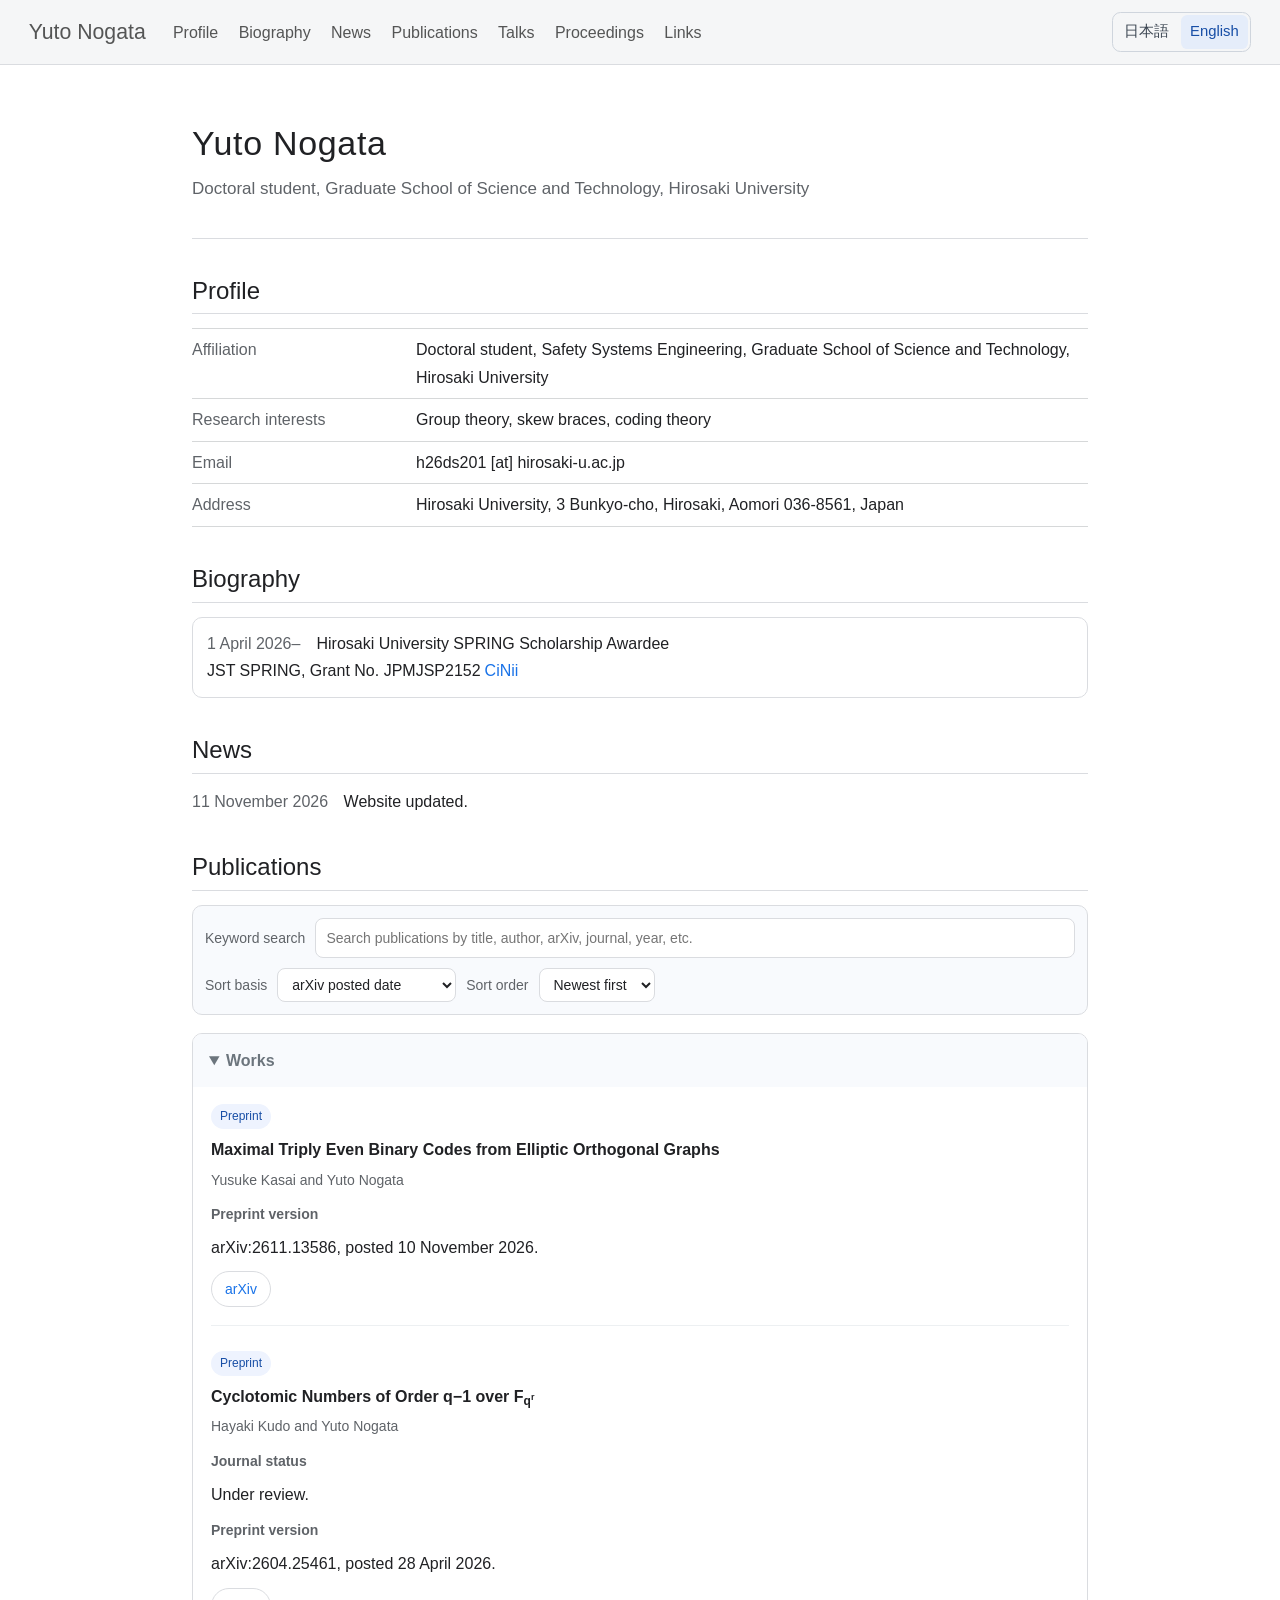
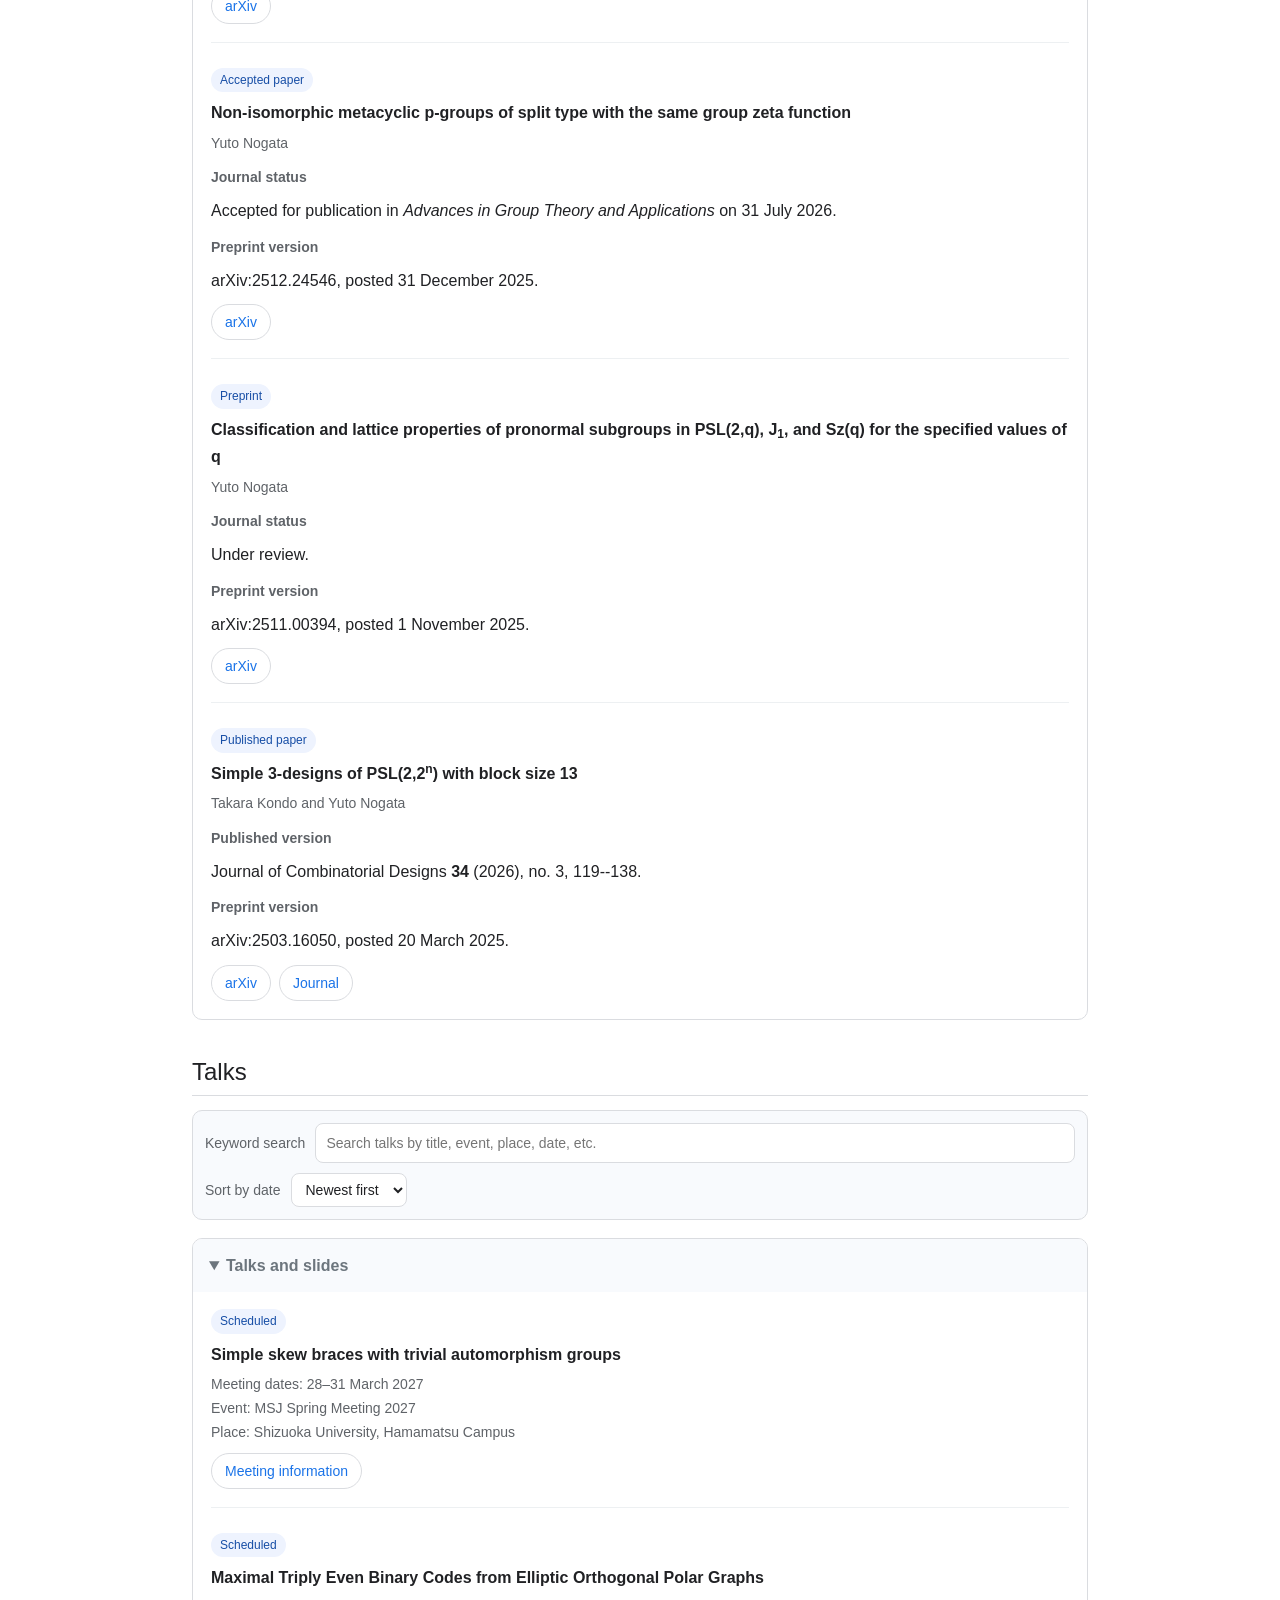
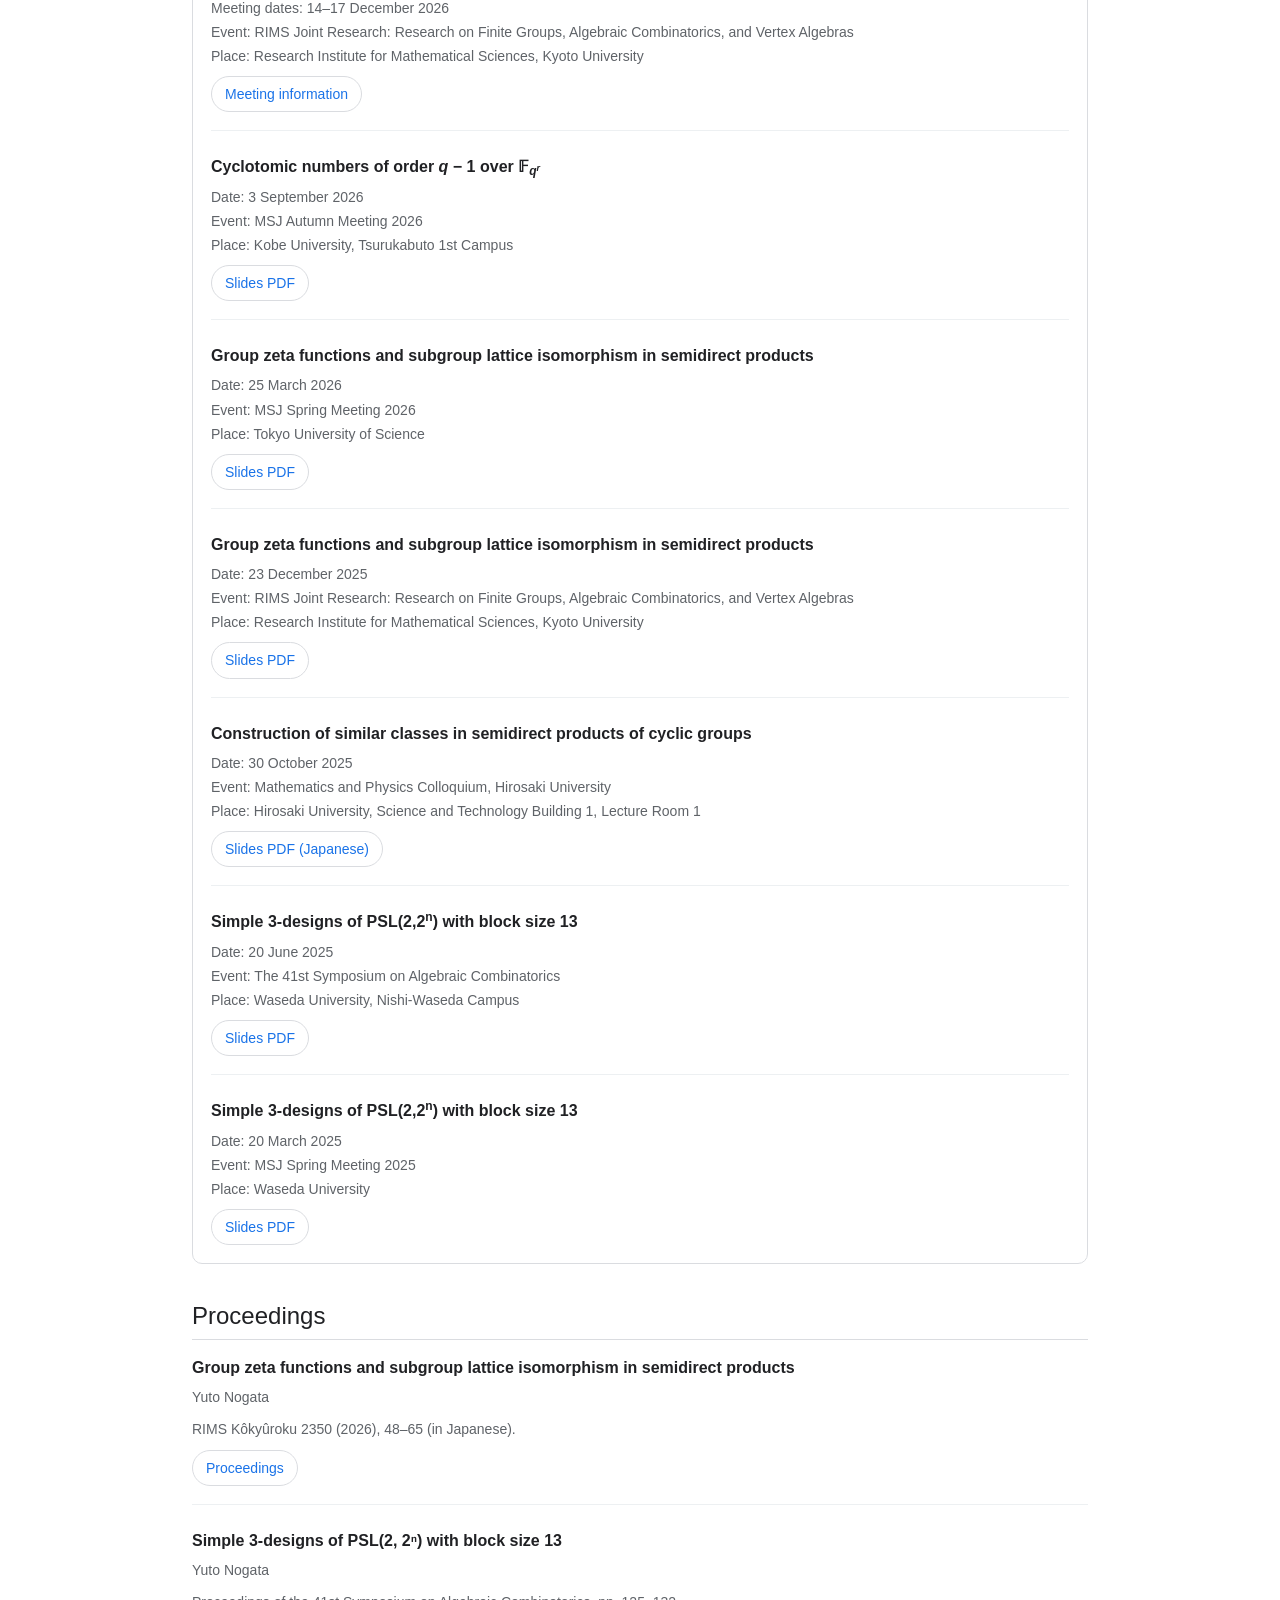
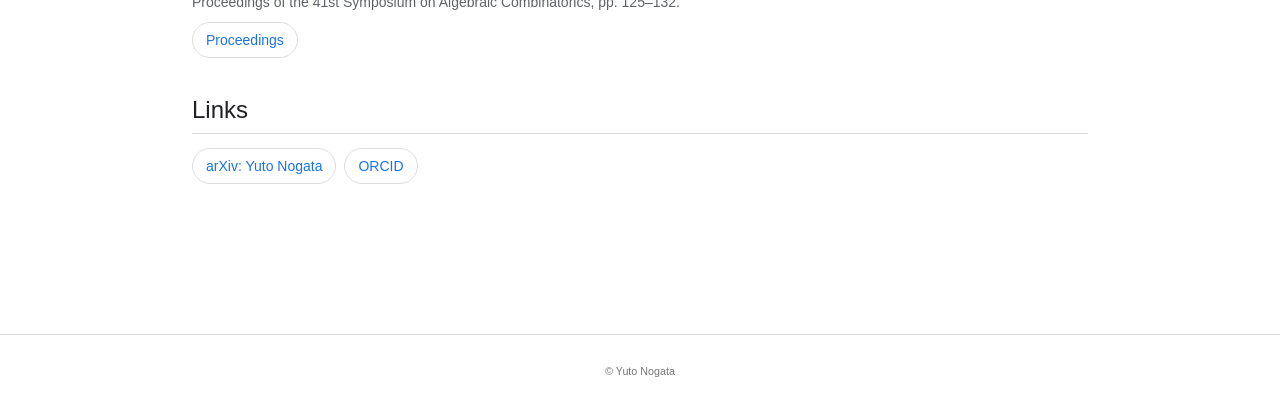
==== commit 83bfbb2e: "Link group zeta proceedings to the RIMS volume page" ====
--- a/docs/en/index.html
+++ b/docs/en/index.html
@@ -387,7 +387,7 @@
     </details>
   </section>
 
-  <section id="proceedings"><h2>Proceedings</h2><div class="entry"><div class="entry-title">Group zeta functions and subgroup lattice isomorphism in semidirect products</div><div class="entry-meta">Yuto Nogata</div><div class="entry-meta">RIMS Kôkyûroku 2350 (2026), 48–65 (in Japanese).</div><div class="links"><a href="https://www.kurims.kyoto-u.ac.jp/~kyodo/kokyuroku/contents/pdf/2350-05.pdf" target="_blank" rel="noopener" class="button">Proceedings PDF</a></div></div><div class="entry"><div class="entry-title">Simple 3-designs of PSL(2, 2ⁿ) with block size 13</div><div class="entry-meta">Yuto Nogata</div><div class="entry-meta">Proceedings of the 41st Symposium on Algebraic Combinatorics, pp. 125–132.</div><div class="links"><a href="https://hnozaki.jimdofree.com/proceedings-symp-alg-comb/no-41/" target="_blank" rel="noopener" class="button">Proceedings</a></div></div></section><section id="links">
+  <section id="proceedings"><h2>Proceedings</h2><div class="entry"><div class="entry-title">Group zeta functions and subgroup lattice isomorphism in semidirect products</div><div class="entry-meta">Yuto Nogata</div><div class="entry-meta">RIMS Kôkyûroku 2350 (2026), 48–65 (in Japanese).</div><div class="links"><a href="https://www.kurims.kyoto-u.ac.jp/~kyodo/kokyuroku/contents/2350.html" target="_blank" rel="noopener" class="button">Proceedings</a></div></div><div class="entry"><div class="entry-title">Simple 3-designs of PSL(2, 2ⁿ) with block size 13</div><div class="entry-meta">Yuto Nogata</div><div class="entry-meta">Proceedings of the 41st Symposium on Algebraic Combinatorics, pp. 125–132.</div><div class="links"><a href="https://hnozaki.jimdofree.com/proceedings-symp-alg-comb/no-41/" target="_blank" rel="noopener" class="button">Proceedings</a></div></div></section><section id="links">
     <h2 class="anchored">Links</h2>
     <div class="links">
       <a class="button" href="https://arxiv.org/search/?query=Yuto+Nogata&amp;searchtype=author&amp;abstracts=show&amp;order=-announced_date_first&amp;size=50" target="_blank" rel="noopener">arXiv: Yuto Nogata</a>
